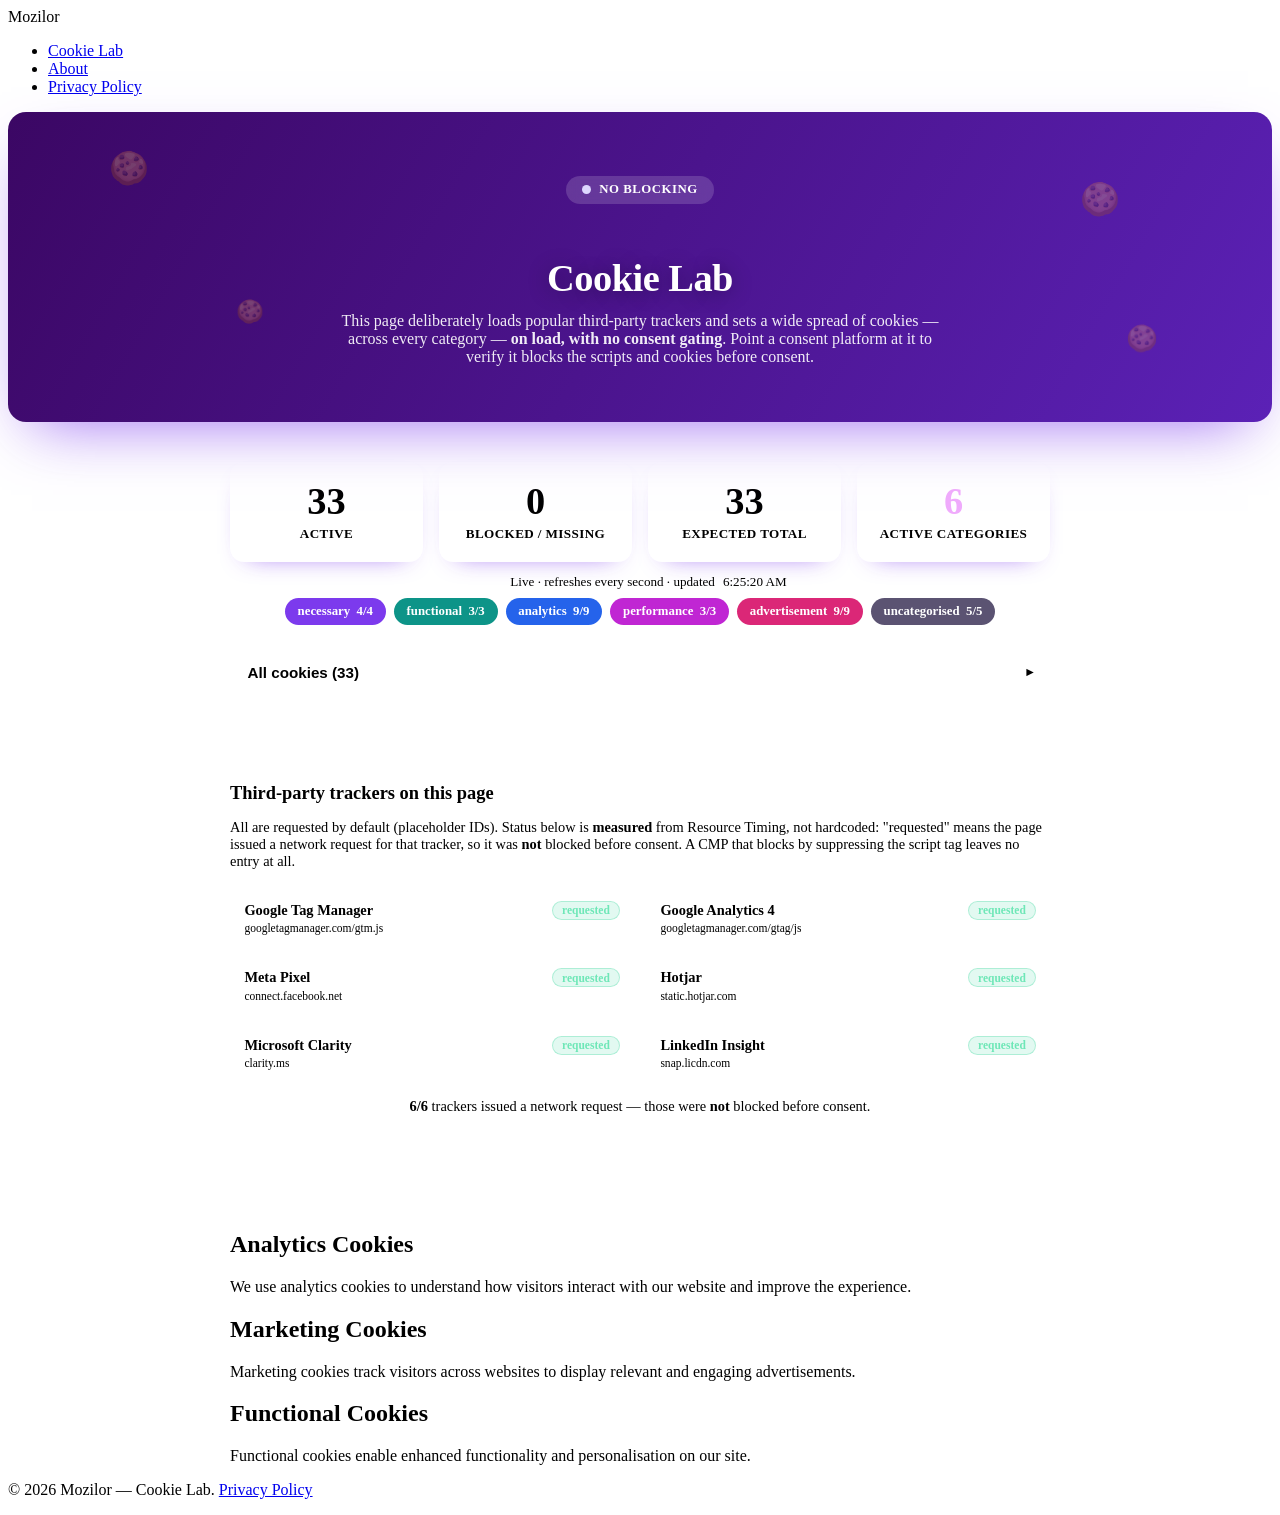
==== index.html @ cec8c078 "Add the CookieYes cookie policy script Co-Authored-By: Claude Opus 5 (1M context) <noreply@anthropic" ====
<!DOCTYPE html>
<html lang="en">
<head>
  <!-- Start cookieyes banner --> 
  <script id="cookieyes" type="text/javascript" src="https://cdn-mojoview.uk/client_data/f11e2e260938ae0ee650fe4773a4bd99/script.js"></script> 
  <!-- Start CookieYes cookie policy -->
  <script id="cky-cookie-policy" type="text/javascript" src="https://cdn-mojoview.uk/client_data/3b155fa29d7c2d4421bb4c348bc9b1bb/cookie-policy/script.js"></script>
  <!-- End CookieYes cookie policy -->
  <!-- End cookieyes banner -->
  <meta charset="UTF-8" />
  <meta name="viewport" content="width=device-width, initial-scale=1.0" />
  <title>Cookie Lab — Mozilor Test Site</title>
  <link rel="stylesheet" href="css/style.css" />

  <!-- ============================================================
       COOKIE LAB — deliberately cookie- & script-heavy test page.
       Everything here runs BY DEFAULT with NO consent gating, so a
       CMP (e.g. CookieYes) can be layered on top to verify it blocks
       these scripts/cookies before consent. Do NOT add type="text/plain"
       or data-cookieyes here — that would pre-block and defeat the test.
       ============================================================ -->

  <!-- 1) First-party cookies across every category, set synchronously on load. -->
  <script>
    (function () {
      var exp = new Date(Date.now() + 365 * 864e5).toUTCString();
      // name -> CookieYes category (for the live readout below)
      var jar = {
        // Necessary
        'PHPSESSID': 'necessary',
        'csrftoken': 'necessary',
        'XSRF-TOKEN': 'necessary',
        'wordpress_test_cookie': 'necessary',
        // Functional
        'yt-remote-device-id': 'functional',
        'yt-remote-connected-devices': 'functional',
        'wp-wpml_current_language': 'functional',
        // Analytics
        '_ga': 'analytics',
        '_gid': 'analytics',
        '_ga_QSV2L7QZRD': 'analytics',
        '__utma': 'analytics',
        '__utmb': 'analytics',
        '__utmz': 'analytics',
        '_hjSessionUser_1234567': 'analytics',
        '_clck': 'analytics',
        '_clsk': 'analytics',
        // Performance
        '_gat': 'performance',
        '_gat_gtag_UA_000000_1': 'performance',
        'AMP_TOKEN': 'performance',
        // Advertisement
        '_fbp': 'advertisement',
        'fr': 'advertisement',
        '_gcl_au': 'advertisement',
        'IDE': 'advertisement',
        'test_cookie': 'advertisement',
        'MUID': 'advertisement',
        '_ttp': 'advertisement',
        'personalization_id': 'advertisement',
        '_scid': 'advertisement',
        // Uncategorised (invented names, not in any dictionary)
        'qa_uncat_alpha': 'uncategorised',
        'qa_uncat_beta': 'uncategorised',
        'qa_uncat_gamma': 'uncategorised',
        'qa_custom_widget': 'uncategorised',
        'qa_session_flag': 'uncategorised'
      };
      var i = 0;
      for (var name in jar) {
        document.cookie = name + '=qa_test_' + (i++) + '; expires=' + exp + '; path=/; SameSite=Lax';
      }
      window.__cookieCats = jar; // used by the cosmetic readout at the bottom
    })();
  </script>

  <!-- 2) Real third-party trackers, loaded BY DEFAULT (placeholder IDs).
       These are recognisable script URLs that a CMP is expected to auto-block.
       With dummy IDs they no-op functionally but still fire the network
       requests and set their own cookies, which is what we want to test. -->

  <!-- Google Tag Manager -->
  <script>
    (function (w, d, s, l, i) {
      w[l] = w[l] || []; w[l].push({ 'gtm.start': 0, event: 'gtm.js' });
      var f = d.getElementsByTagName(s)[0], j = d.createElement(s);
      j.async = true; j.src = 'https://www.googletagmanager.com/gtm.js?id=' + i;
      f.parentNode.insertBefore(j, f);
    })(window, document, 'script', 'dataLayer', 'GTM-TEST000');
  </script>

  <!-- Google Analytics 4 (gtag.js) -->
  <script async src="https://www.googletagmanager.com/gtag/js?id=G-TEST0000000"></script>
  <script>
    window.dataLayer = window.dataLayer || [];
    function gtag() { dataLayer.push(arguments); }
    gtag('js', new Date());
    gtag('config', 'G-TEST0000000');
  </script>

  <!-- Meta (Facebook) Pixel -->
  <script>
    !function (f, b, e, v, n, t, s) {
      if (f.fbq) return; n = f.fbq = function () {
        n.callMethod ? n.callMethod.apply(n, arguments) : n.queue.push(arguments);
      };
      if (!f._fbq) f._fbq = n; n.push = n; n.loaded = !0; n.version = '2.0';
      n.queue = []; t = b.createElement(e); t.async = !0;
      t.src = v; s = b.getElementsByTagName(e)[0]; s.parentNode.insertBefore(t, s);
    }(window, document, 'script', 'https://connect.facebook.net/en_US/fbevents.js');
    fbq('init', '000000000000000');
    fbq('track', 'PageView');
  </script>

  <!-- Hotjar -->
  <script>
    (function (h, o, t, j, a, r) {
      h.hj = h.hj || function () { (h.hj.q = h.hj.q || []).push(arguments); };
      h._hjSettings = { hjid: 1234567, hjsv: 6 };
      a = o.getElementsByTagName('head')[0];
      r = o.createElement('script'); r.async = 1;
      r.src = t + h._hjSettings.hjid + j + h._hjSettings.hjsv;
      a.appendChild(r);
    })(window, document, 'https://static.hotjar.com/c/hotjar-', '.js?sv=');
  </script>

  <!-- Microsoft Clarity -->
  <script>
    (function (c, l, a, r, i, t, y) {
      c[a] = c[a] || function () { (c[a].q = c[a].q || []).push(arguments); };
      t = l.createElement(r); t.async = 1;
      t.src = 'https://www.clarity.ms/tag/' + i;
      y = l.getElementsByTagName(r)[0]; y.parentNode.insertBefore(t, y);
    })(window, document, 'clarity', 'script', 'test00000');
  </script>

  <!-- LinkedIn Insight Tag -->
  <script>
    _linkedin_partner_id = '0000000';
    window._linkedin_data_partner_ids = window._linkedin_data_partner_ids || [];
    window._linkedin_data_partner_ids.push(_linkedin_partner_id);
  </script>
  <script async src="https://snap.licdn.com/li.lms-analytics/insight.min.js"></script>

  <!-- Flashy, page-scoped styling. Purely cosmetic. Deep violet theme. -->
  <style>
    .fixture-hero {
      position: relative;
      overflow: hidden;
      border-radius: 18px;
      padding: 4rem 1.5rem 3.5rem;
      text-align: center;
      color: #fff;
      background: linear-gradient(120deg, #3b0764, #5b21b6, #7c3aed, #a855f7);
      background-size: 300% 300%;
      animation: gradientShift 12s ease infinite;
      box-shadow: 0 24px 60px -24px rgba(124, 58, 237, 0.75);
    }
    @keyframes gradientShift {
      0%   { background-position: 0% 50%; }
      50%  { background-position: 100% 50%; }
      100% { background-position: 0% 50%; }
    }
    .fixture-hero h1 {
      color: #fff;
      font-size: 2.4rem;
      letter-spacing: -0.5px;
      margin-bottom: 0.75rem;
      text-shadow: 0 2px 20px rgba(0, 0, 0, 0.35);
    }
    .fixture-hero p {
      color: rgba(255, 255, 255, 0.92);
      max-width: 620px;
      margin: 0 auto;
    }
    .badge {
      display: inline-flex;
      align-items: center;
      gap: 0.5rem;
      margin-bottom: 1.25rem;
      padding: 0.4rem 1rem;
      border-radius: 999px;
      background: rgba(255, 255, 255, 0.16);
      backdrop-filter: blur(6px);
      font-size: 0.8rem;
      font-weight: 600;
      letter-spacing: 0.5px;
      text-transform: uppercase;
    }
    .dot {
      width: 9px;
      height: 9px;
      border-radius: 50%;
      background: #ddd6fe;
      box-shadow: 0 0 0 0 rgba(221, 214, 254, 0.7);
      animation: pulse 1.8s infinite;
    }
    @keyframes pulse {
      0%   { box-shadow: 0 0 0 0 rgba(221, 214, 254, 0.7); }
      70%  { box-shadow: 0 0 0 12px rgba(221, 214, 254, 0); }
      100% { box-shadow: 0 0 0 0 rgba(221, 214, 254, 0); }
    }
    .float {
      position: absolute;
      font-size: 2rem;
      opacity: 0.28;
      animation: floaty 9s ease-in-out infinite;
      user-select: none;
    }
    .float:nth-child(1) { top: 12%; left: 8%;  animation-delay: 0s;   }
    .float:nth-child(2) { top: 60%; left: 18%; animation-delay: 1.5s; font-size: 1.4rem; }
    .float:nth-child(3) { top: 22%; right: 12%; animation-delay: 0.8s; }
    .float:nth-child(4) { top: 68%; right: 9%;  animation-delay: 2.2s; font-size: 1.6rem; }
    @keyframes floaty {
      0%, 100% { transform: translateY(0) rotate(0deg); }
      50%      { transform: translateY(-18px) rotate(8deg); }
    }

    /* Live status dashboard */
    .stats {
      display: grid;
      grid-template-columns: repeat(auto-fit, minmax(150px, 1fr));
      gap: 1rem;
      max-width: 820px;
      margin: 2.5rem auto 0.75rem;
    }
    .stat {
      background: var(--surface);
      border: 1px solid var(--border);
      border-radius: 14px;
      padding: 1.25rem 1rem;
      text-align: center;
      box-shadow: 0 10px 26px -18px rgba(124, 58, 237, 0.9);
    }
    .stat .num {
      font-size: 2.4rem;
      font-weight: 800;
      line-height: 1;
      transition: color 0.3s;
    }
    .stat.active .num   { color: var(--ok); }
    .stat.blocked .num  { color: var(--bad); }
    .stat.total .num    { color: var(--violet); }
    .stat.cats .num     { color: #f0abfc; }
    .stat .label {
      margin-top: 0.4rem;
      color: var(--text-faint);
      font-size: 0.82rem;
      font-weight: 600;
      text-transform: uppercase;
      letter-spacing: 0.4px;
    }
    .live-meta {
      display: flex;
      align-items: center;
      justify-content: center;
      gap: 0.5rem;
      color: var(--text-faint);
      font-size: 0.82rem;
      margin-bottom: 0.5rem;
    }
    .live-meta .dot {
      background: var(--ok);
      box-shadow: 0 0 0 0 rgba(52, 211, 153, 0.7);
      animation: pulseOk 1.8s infinite;
    }
    @keyframes pulseOk {
      0%   { box-shadow: 0 0 0 0 rgba(52, 211, 153, 0.7); }
      70%  { box-shadow: 0 0 0 12px rgba(52, 211, 153, 0); }
      100% { box-shadow: 0 0 0 0 rgba(52, 211, 153, 0); }
    }
    .cat-breakdown {
      display: flex;
      flex-wrap: wrap;
      gap: 0.5rem;
      justify-content: center;
      max-width: 820px;
      margin: 0.5rem auto 0;
    }
    .cat-stat {
      display: inline-flex;
      align-items: center;
      gap: 0.4rem;
      padding: 0.35rem 0.8rem;
      border-radius: 999px;
      font-size: 0.8rem;
      font-weight: 600;
      color: #fff;
    }
    /* Category hues — violet family for the site's own cookies, distinct
       accents for the rest so the breakdown stays readable on dark. */
    .cat-stat.necessary,     .chip.necessary     { background: #7c3aed; }
    .cat-stat.functional,    .chip.functional    { background: #0d9488; }
    .cat-stat.analytics,     .chip.analytics     { background: #2563eb; }
    .cat-stat.performance,   .chip.performance   { background: #c026d3; }
    .cat-stat.advertisement, .chip.advertisement { background: #db2777; }
    .cat-stat.uncategorised, .chip.uncategorised { background: #5b5372; }
    .cat-stat .frac { font-weight: 800; }
    .cat-stat.empty { opacity: 0.4; }

    .cookie-list { max-width: 820px; margin: 1.75rem auto 0; }
    .cookie-list-toggle {
      display: flex;
      align-items: center;
      justify-content: space-between;
      width: 100%;
      padding: 0.7rem 1.1rem;
      background: var(--surface);
      border: 1px solid var(--border);
      border-radius: 12px;
      color: var(--violet-soft);
      font-size: 0.95rem;
      font-weight: 700;
      cursor: pointer;
      transition: background 0.2s;
    }
    .cookie-list-toggle:hover { background: var(--surface-2); }
    .cookie-list-toggle .chev { transition: transform 0.25s; font-size: 0.8rem; }
    .cookie-list.collapsed .cookie-list-toggle .chev { transform: rotate(-90deg); }
    .cookie-list.collapsed .chips {
      max-height: 0;
      opacity: 0;
      margin-top: 0;
      pointer-events: none;
      overflow: hidden;
    }
    .chips {
      display: flex;
      flex-wrap: wrap;
      gap: 0.6rem;
      justify-content: center;
      margin: 1rem auto 0;
      max-width: 820px;
      max-height: 1200px;
      opacity: 1;
      overflow: hidden;
      transition: max-height 0.3s ease, opacity 0.25s ease, margin 0.3s ease;
    }
    .chip {
      display: inline-flex;
      align-items: center;
      gap: 0.45rem;
      padding: 0.45rem 0.9rem;
      border-radius: 999px;
      font-size: 0.85rem;
      font-weight: 600;
      color: #fff;
      opacity: 0;
      transform: translateY(8px);
      animation: chipIn 0.45s ease forwards;
      box-shadow: 0 6px 16px -8px rgba(0, 0, 0, 0.6);
    }
    @keyframes chipIn { to { opacity: 1; transform: translateY(0); } }
    .chip .cat { font-weight: 400; opacity: 0.85; font-size: 0.72rem; }

    /* Third-party trackers list */
    .trackers {
      max-width: 820px;
      margin: 3rem auto 0;
      padding: 1.75rem;
      background: var(--bg-elev);
      border: 1px solid var(--border);
      border-radius: 14px;
    }
    .trackers h2 { font-size: 1.15rem; color: var(--violet); margin-bottom: 0.35rem; }
    .trackers > p { color: var(--text-faint); font-size: 0.9rem; margin-bottom: 1.25rem; }
    .tracker-grid {
      display: grid;
      /* 300px min keeps this to two columns inside the 820px panel, so the
         longer tracker names still fit on one line beside their badge. */
      grid-template-columns: repeat(auto-fit, minmax(300px, 1fr));
      gap: 0.75rem;
    }
    /* Two columns, two rows: name + badge on the first row, host URL spanning
       the full width below it. Grid (not flex) so the long unbreakable tracker
       URLs can never push the badge outside the card. */
    .tracker {
      display: grid;
      grid-template-columns: 1fr auto;
      align-items: center;
      column-gap: 0.6rem;
      row-gap: 0.15rem;
      padding: 0.7rem 0.9rem;
      background: var(--surface);
      border: 1px solid var(--border-soft);
      border-radius: 10px;
      font-size: 0.9rem;
      font-weight: 600;
      color: var(--text);
    }
    .tracker .name {
      min-width: 0;
      overflow-wrap: anywhere;
    }
    .tracker .run {
      grid-column: 2;
      grid-row: 1;
      justify-self: end;
      font-size: 0.72rem;
      font-weight: 700;
      padding: 0.15rem 0.55rem;
      border-radius: 999px;
      white-space: nowrap;
      /* Default = pending, until the observer below has actually measured. */
      color: var(--text-faint);
      background: rgba(138, 125, 176, 0.14);
      border: 1px solid rgba(138, 125, 176, 0.3);
    }
    .tracker .run.is-running {
      color: #6ee7b7;
      background: rgba(52, 211, 153, 0.14);
      border-color: rgba(52, 211, 153, 0.3);
    }
    .tracker .run.is-blocked {
      color: #fda4af;
      background: rgba(251, 113, 133, 0.14);
      border-color: rgba(251, 113, 133, 0.35);
    }
    .tracker.blocked { border-color: rgba(251, 113, 133, 0.3); }
    .tracker .host {
      grid-column: 1 / -1;
      grid-row: 2;
      font-weight: 400;
      font-size: 0.72rem;
      color: var(--text-faint);
      overflow-wrap: anywhere;  /* long URLs wrap instead of overflowing */
    }
    .tracker small { display: block; font-weight: 400; color: var(--text-faint); }
    .tracker-summary {
      margin-top: 1.1rem;
      font-size: 0.82rem;
      color: var(--text-faint);
      text-align: center;
    }
    .tracker-summary b { color: var(--text-dim); }

    /* Category explainer cards */
    .cards { max-width: 820px; margin: 0 auto; padding-top: 3rem; }

    /* Responsive (page-scoped) */
    @media (max-width: 768px) {
      .fixture-hero { padding: 3rem 1rem 2.75rem; }
      .fixture-hero h1 { font-size: 2rem; }
    }
    @media (max-width: 560px) {
      .stats { grid-template-columns: repeat(2, 1fr); gap: 0.75rem; }
      .stat { padding: 1rem 0.75rem; }
      .stat .num { font-size: 1.9rem; }
      .fixture-hero { padding: 2.5rem 1rem 2.25rem; }
      .fixture-hero h1 { font-size: 1.7rem; }
      .live-meta { font-size: 0.75rem; }
      .trackers, .stats, .cat-breakdown, .cookie-list { padding-left: 0; padding-right: 0; }
      .trackers { padding: 1.25rem; }
    }
  </style>
</head>
<body>
  <header>
    <nav>
      <span class="logo">Mozilor</span>
      <ul>
        <li><a href="index.html">Cookie Lab</a></li>
        <li><a href="about.html">About</a></li>
        <li><a href="privacy-policy.html">Privacy Policy</a></li>
      </ul>
    </nav>
  </header>

  <main>
    <section class="fixture-hero">
      <span class="float">🍪</span>
      <span class="float">🍪</span>
      <span class="float">🍪</span>
      <span class="float">🍪</span>
      <span class="badge"><span class="dot"></span> No blocking</span>
      <h1>Cookie Lab</h1>
      <p>
        This page deliberately loads popular third-party trackers and sets a wide
        spread of cookies — across every category — <strong>on load, with no consent
        gating</strong>. Point a consent platform at it to verify it blocks the
        scripts and cookies before consent.
      </p>
    </section>

    <div class="stats">
      <div class="stat active">
        <div class="num" id="stat-active">0</div>
        <div class="label">Active</div>
      </div>
      <div class="stat blocked">
        <div class="num" id="stat-blocked">0</div>
        <div class="label">Blocked / missing</div>
      </div>
      <div class="stat total">
        <div class="num" id="stat-total">0</div>
        <div class="label">Expected total</div>
      </div>
      <div class="stat cats">
        <div class="num" id="stat-cats">0</div>
        <div class="label">Active categories</div>
      </div>
    </div>

    <div class="live-meta"><span class="dot"></span> Live · refreshes every second · updated <span id="updated">—</span></div>

    <div class="cat-breakdown" id="cat-breakdown"></div>

    <div class="cookie-list collapsed" id="cookie-list">
      <button class="cookie-list-toggle" id="chips-toggle" aria-expanded="false" aria-controls="cookie-chips">
        <span>All cookies (<span id="chips-count">0</span>)</span>
        <span class="chev">▾</span>
      </button>
      <div class="chips" id="cookie-chips"></div>
    </div>

    <section class="trackers">
      <h2>Third-party trackers on this page</h2>
      <p>
        All are requested by default (placeholder IDs). Status below is <strong>measured</strong>
        from Resource Timing, not hardcoded: "requested" means the page issued a network
        request for that tracker, so it was <strong>not</strong> blocked before consent.
        A CMP that blocks by suppressing the script tag leaves no entry at all.
      </p>
      <!-- data-match: substrings tested against each resource entry's URL. -->
      <div class="tracker-grid" id="tracker-grid">
        <div class="tracker" data-match="googletagmanager.com/gtm.js">
          <span class="name">Google Tag Manager</span>
          <span class="host">googletagmanager.com/gtm.js</span>
          <span class="run">checking…</span>
        </div>
        <div class="tracker" data-match="googletagmanager.com/gtag/js">
          <span class="name">Google Analytics 4</span>
          <span class="host">googletagmanager.com/gtag/js</span>
          <span class="run">checking…</span>
        </div>
        <div class="tracker" data-match="connect.facebook.net">
          <span class="name">Meta Pixel</span>
          <span class="host">connect.facebook.net</span>
          <span class="run">checking…</span>
        </div>
        <div class="tracker" data-match="static.hotjar.com|hotjar.io">
          <span class="name">Hotjar</span>
          <span class="host">static.hotjar.com</span>
          <span class="run">checking…</span>
        </div>
        <div class="tracker" data-match="clarity.ms">
          <span class="name">Microsoft Clarity</span>
          <span class="host">clarity.ms</span>
          <span class="run">checking…</span>
        </div>
        <div class="tracker" data-match="licdn.com">
          <span class="name">LinkedIn Insight</span>
          <span class="host">snap.licdn.com</span>
          <span class="run">checking…</span>
        </div>
      </div>
      <p class="tracker-summary" id="tracker-summary"></p>
    </section>

    <section class="cards">
      <div class="card">
        <h2>Analytics Cookies</h2>
        <p>We use analytics cookies to understand how visitors interact with our website and improve the experience.</p>
      </div>
      <div class="card">
        <h2>Marketing Cookies</h2>
        <p>Marketing cookies track visitors across websites to display relevant and engaging advertisements.</p>
      </div>
      <div class="card">
        <h2>Functional Cookies</h2>
        <p>Functional cookies enable enhanced functionality and personalisation on our site.</p>
      </div>
    </section>
  </main>

  <footer>
    <p>&copy; 2026 Mozilor — Cookie Lab. <a href="privacy-policy.html">Privacy Policy</a></p>
  </footer>

  <!-- Live observer: polls document.cookie every second and reports status.
       READS only — it never sets, changes, or removes a cookie. As a CMP blocks
       or clears cookies, Active drops and Blocked rises here in real time. -->
  <script>
    (function () {
      var catalog = window.__cookieCats || {};
      var expectedNames = Object.keys(catalog);
      var ORDER = ['necessary', 'functional', 'analytics', 'performance', 'advertisement', 'uncategorised'];

      var els = {
        active: document.getElementById('stat-active'),
        blocked: document.getElementById('stat-blocked'),
        total: document.getElementById('stat-total'),
        cats: document.getElementById('stat-cats'),
        updated: document.getElementById('updated'),
        breakdown: document.getElementById('cat-breakdown'),
        chips: document.getElementById('cookie-chips'),
        chipsCount: document.getElementById('chips-count')
      };
      els.total.textContent = expectedNames.length;

      var prevSig = null; // only re-render chips when the cookie set changes

      function readPresent() {
        return document.cookie
          .split(';')
          .map(function (c) { return c.trim().split('=')[0]; })
          .filter(Boolean);
      }

      function refresh() {
        var present = readPresent();
        var presentSet = {};
        present.forEach(function (n) { presentSet[n] = true; });

        var activeExpected = expectedNames.filter(function (n) { return presentSet[n]; });
        var blocked = expectedNames.length - activeExpected.length;

        var expByCat = {}, actByCat = {};
        ORDER.forEach(function (c) { expByCat[c] = 0; actByCat[c] = 0; });
        expectedNames.forEach(function (n) {
          var c = catalog[n] || 'uncategorised';
          expByCat[c]++;
          if (presentSet[n]) actByCat[c]++;
        });
        var activeCats = ORDER.filter(function (c) { return actByCat[c] > 0; }).length;

        els.active.textContent = activeExpected.length;
        els.blocked.textContent = blocked;
        els.cats.textContent = activeCats;
        els.updated.textContent = new Date().toLocaleTimeString();

        els.breakdown.innerHTML = '';
        ORDER.forEach(function (c) {
          if (!expByCat[c]) return;
          var b = document.createElement('span');
          b.className = 'cat-stat ' + c + (actByCat[c] === 0 ? ' empty' : '');
          b.innerHTML = c + ' <span class="frac">' + actByCat[c] + '/' + expByCat[c] + '</span>';
          els.breakdown.appendChild(b);
        });

        els.chipsCount.textContent = present.length;

        // Re-render chips only when the present set actually changes (avoids flicker).
        var sig = present.slice().sort().join('|');
        if (sig !== prevSig) {
          prevSig = sig;
          els.chips.innerHTML = '';
          present.forEach(function (name, i) {
            var cat = catalog[name] || 'uncategorised';
            var chip = document.createElement('span');
            chip.className = 'chip ' + cat;
            chip.style.animationDelay = (i * 0.03) + 's';
            chip.innerHTML = name + ' <span class="cat">' + cat + '</span>';
            els.chips.appendChild(chip);
          });
        }
      }

      refresh();
      setInterval(refresh, 1000);
    })();
  </script>

  <!-- Collapse / expand the cookie chip list. -->
  <script>
    (function () {
      var list = document.getElementById('cookie-list');
      var btn = document.getElementById('chips-toggle');
      btn.addEventListener('click', function () {
        var collapsed = list.classList.toggle('collapsed');
        btn.setAttribute('aria-expanded', String(!collapsed));
      });
    })();
  </script>

  <!-- Tracker status, MEASURED rather than asserted. Resource Timing lists every
       request the page actually made, including cross-origin ones, so a tracker
       that a CMP blocked leaves no entry. Requests can be issued late (a tracker
       loading a second file, or firing after consent), so this keeps polling. -->
  <script>
    (function () {
      var rows = [].slice.call(document.querySelectorAll('#tracker-grid .tracker'));
      var summary = document.getElementById('tracker-summary');

      function requested(patterns) {
        if (!window.performance || !performance.getEntriesByType) return null;
        var urls = performance.getEntriesByType('resource').map(function (e) { return e.name; });
        for (var i = 0; i < patterns.length; i++) {
          for (var j = 0; j < urls.length; j++) {
            if (urls[j].indexOf(patterns[i]) !== -1) return true;
          }
        }
        return false;
      }

      function refresh() {
        var running = 0;
        rows.forEach(function (row) {
          var badge = row.querySelector('.run');
          var hit = requested(row.getAttribute('data-match').split('|'));

          if (hit === null) {           // Resource Timing unavailable
            badge.textContent = 'unknown';
            return;
          }
          if (hit) {
            running++;
            badge.textContent = 'requested';
            badge.className = 'run is-running';
            row.classList.remove('blocked');
          } else {
            badge.textContent = 'no request';
            badge.className = 'run is-blocked';
            row.classList.add('blocked');
          }
        });

        summary.innerHTML = '<b>' + running + '/' + rows.length + '</b> trackers issued a network request' +
          (running ? ' — those were <b>not</b> blocked before consent.' : ' — all blocked.');
      }

      refresh();
      setInterval(refresh, 1000);
    })();
  </script>
</body>
</html>
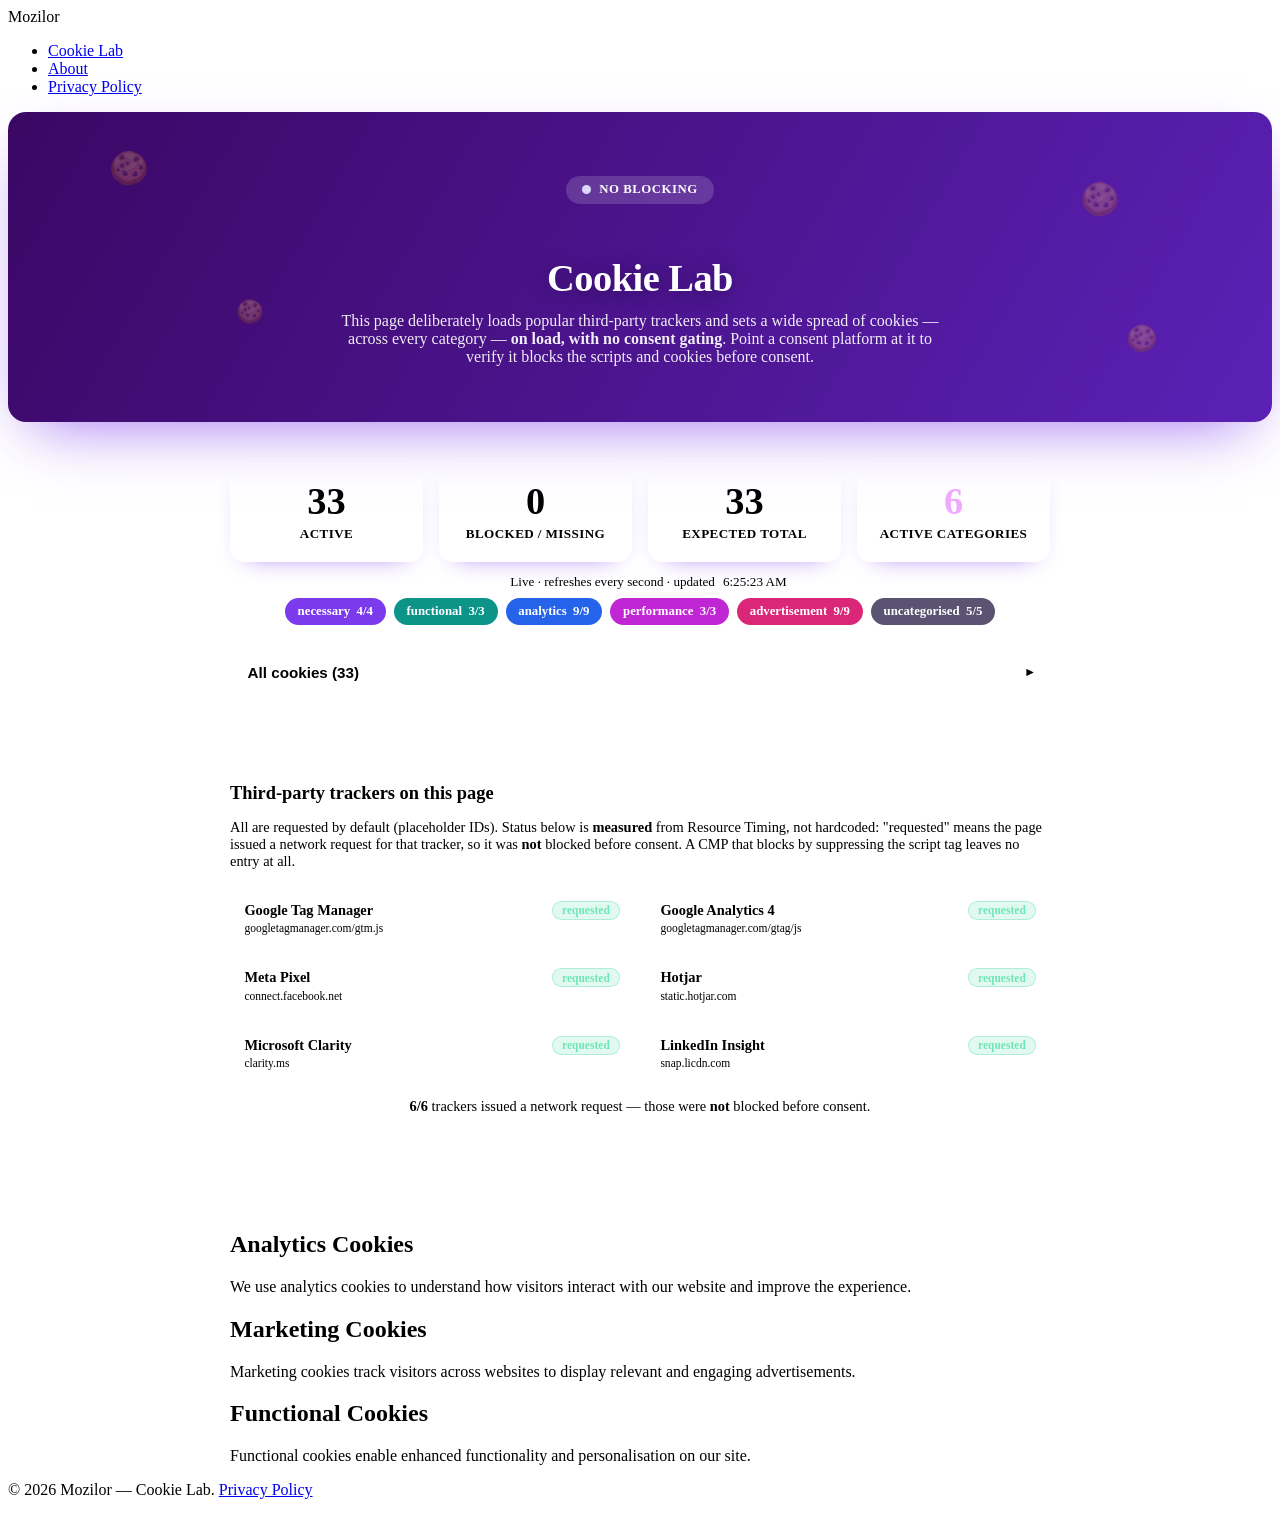
==== commit 2d0187ca: "Move the cookie policy script onto its own page Co-Authored-By: Claude Opus 5 (1M context) <noreply@" ====
--- a/index.html
+++ b/index.html
@@ -3,9 +3,6 @@
 <head>
   <!-- Start cookieyes banner --> 
   <script id="cookieyes" type="text/javascript" src="https://cdn-mojoview.uk/client_data/f11e2e260938ae0ee650fe4773a4bd99/script.js"></script> 
-  <!-- Start CookieYes cookie policy -->
-  <script id="cky-cookie-policy" type="text/javascript" src="https://cdn-mojoview.uk/client_data/3b155fa29d7c2d4421bb4c348bc9b1bb/cookie-policy/script.js"></script>
-  <!-- End CookieYes cookie policy -->
   <!-- End cookieyes banner -->
   <meta charset="UTF-8" />
   <meta name="viewport" content="width=device-width, initial-scale=1.0" />
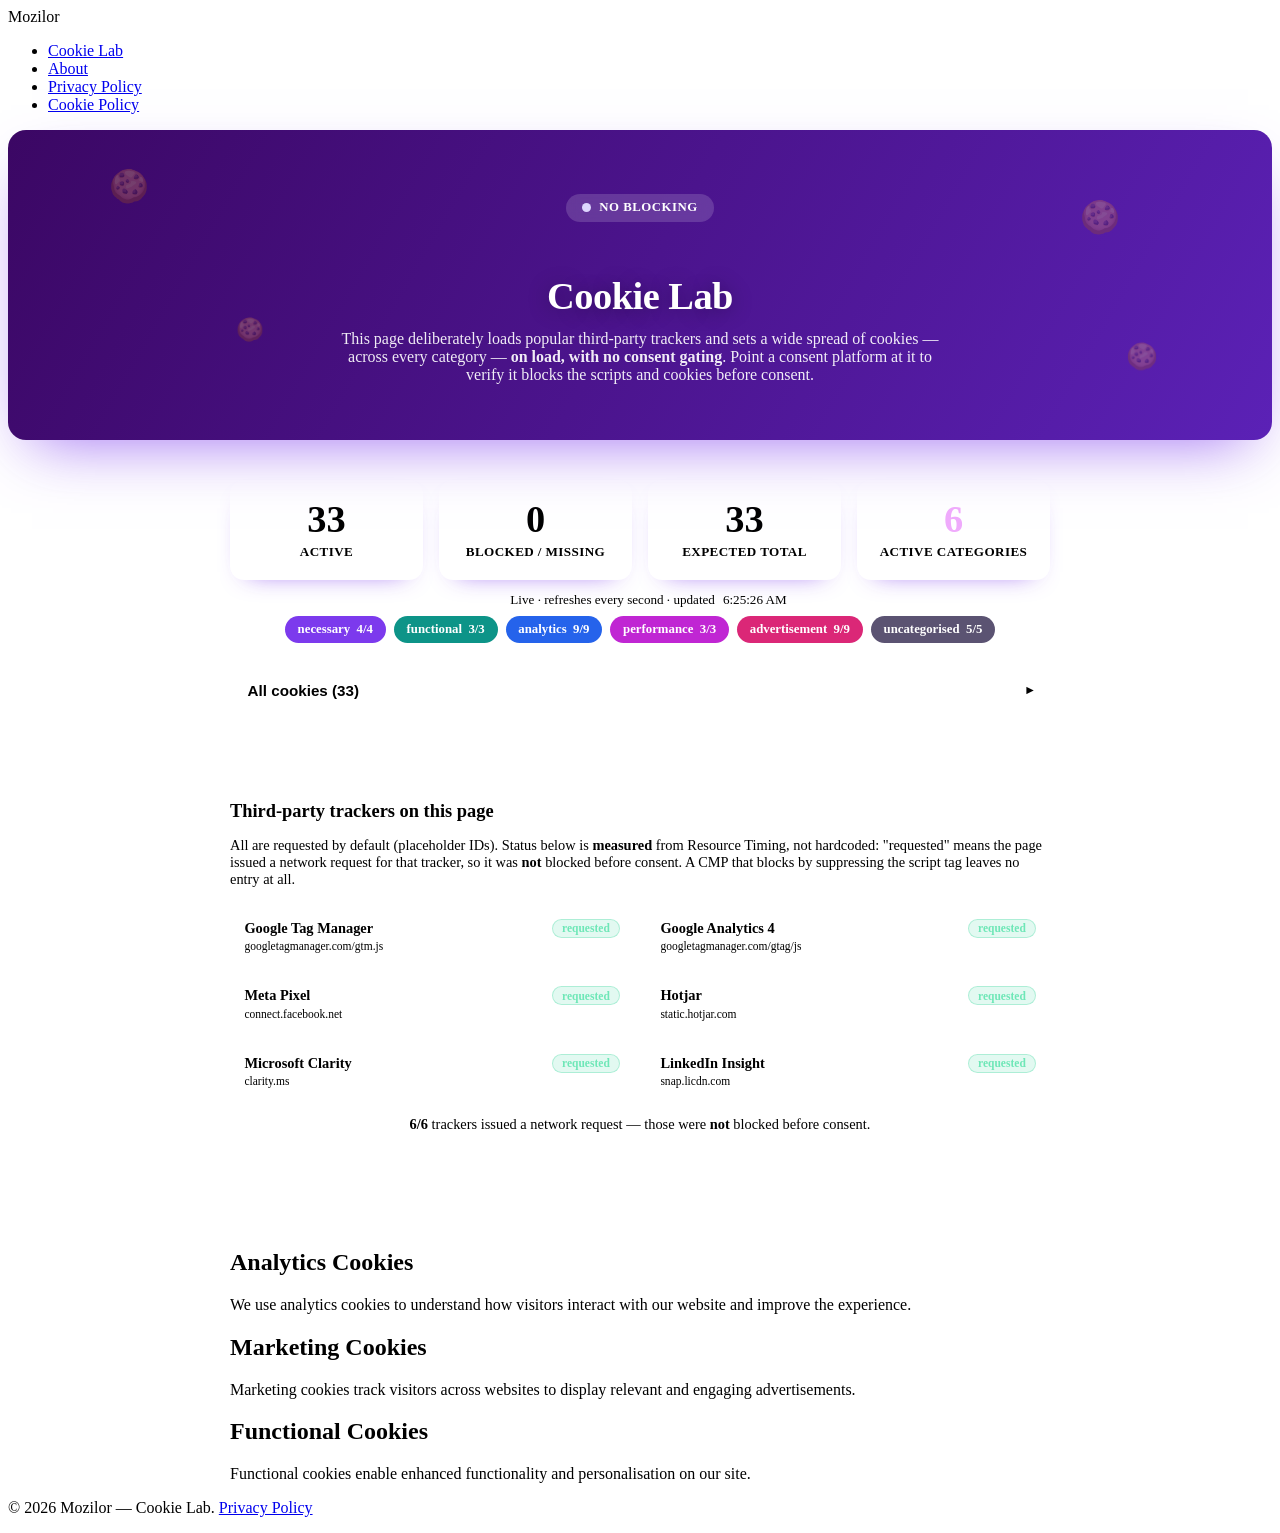
==== commit 3b24c9ef: "Link the Cookie Policy page from every nav Co-Authored-By: Claude Opus 5 (1M context) <noreply@anthr" ====
--- a/index.html
+++ b/index.html
@@ -459,6 +459,7 @@
         <li><a href="index.html">Cookie Lab</a></li>
         <li><a href="about.html">About</a></li>
         <li><a href="privacy-policy.html">Privacy Policy</a></li>
+        <li><a href="cookie-policy.html">Cookie Policy</a></li>
       </ul>
     </nav>
   </header>
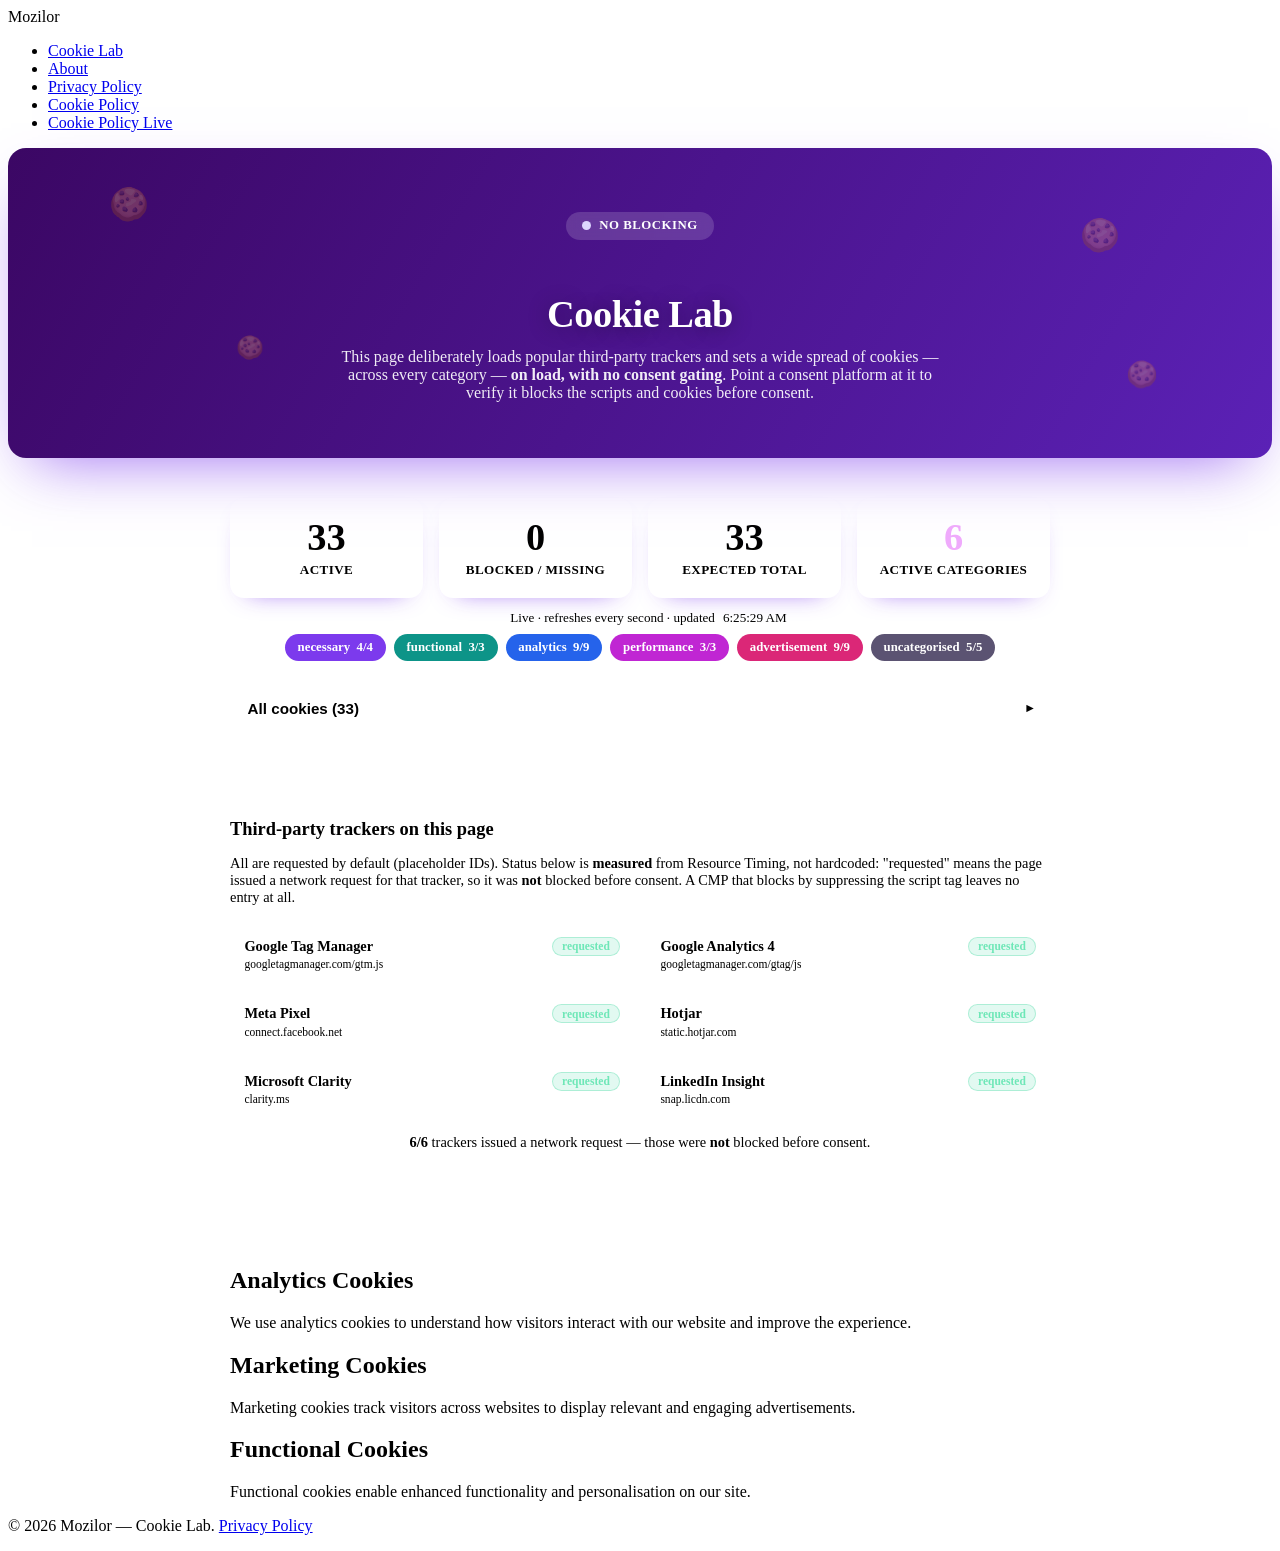
==== commit 19eb517b: "Add a live-CDN cookie policy page alongside the white-label one Co-Authored-By: Claude Opus 5 (1M co" ====
--- a/index.html
+++ b/index.html
@@ -460,6 +460,7 @@
         <li><a href="about.html">About</a></li>
         <li><a href="privacy-policy.html">Privacy Policy</a></li>
         <li><a href="cookie-policy.html">Cookie Policy</a></li>
+        <li><a href="cookie-policy-Live.html">Cookie Policy Live</a></li>
       </ul>
     </nav>
   </header>
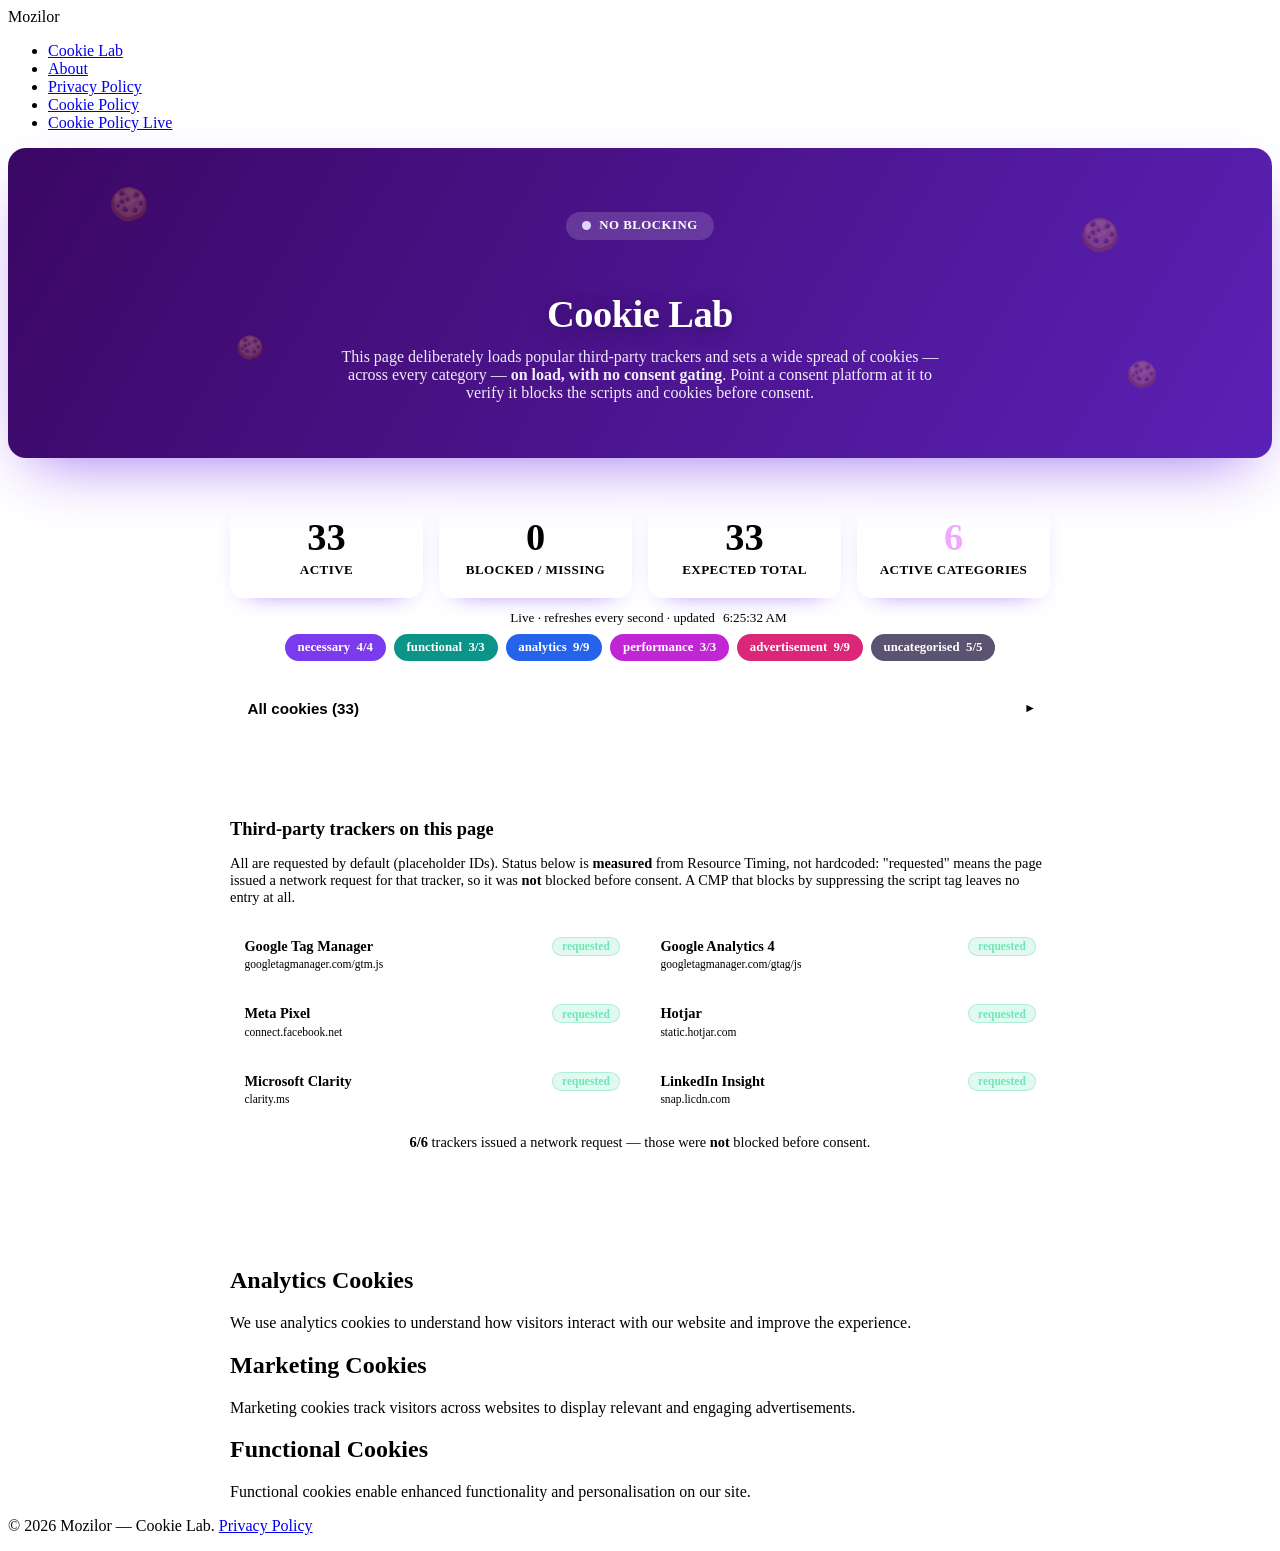
==== commit c3ab1b5d: "Point the home page banner at the datacurry white-label account Co-Authored-By: Claude Opus 5 (1M co" ====
--- a/index.html
+++ b/index.html
@@ -1,9 +1,9 @@
 <!DOCTYPE html>
 <html lang="en">
 <head>
-  <!-- Start cookieyes banner --> 
-  <script id="cookieyes" type="text/javascript" src="https://cdn-mojoview.uk/client_data/f11e2e260938ae0ee650fe4773a4bd99/script.js"></script> 
-  <!-- End cookieyes banner -->
+  <!-- Start cookieyes banner -->
+<script id="cookieyes" type="text/javascript" src="https://cdn-vaptq.tf.datacurry.com/client_data/d13c8a6c2b647ca8612be338fd8558e2/script.js"></script>
+<!-- End cookieyes banner -->
   <meta charset="UTF-8" />
   <meta name="viewport" content="width=device-width, initial-scale=1.0" />
   <title>Cookie Lab — Mozilor Test Site</title>
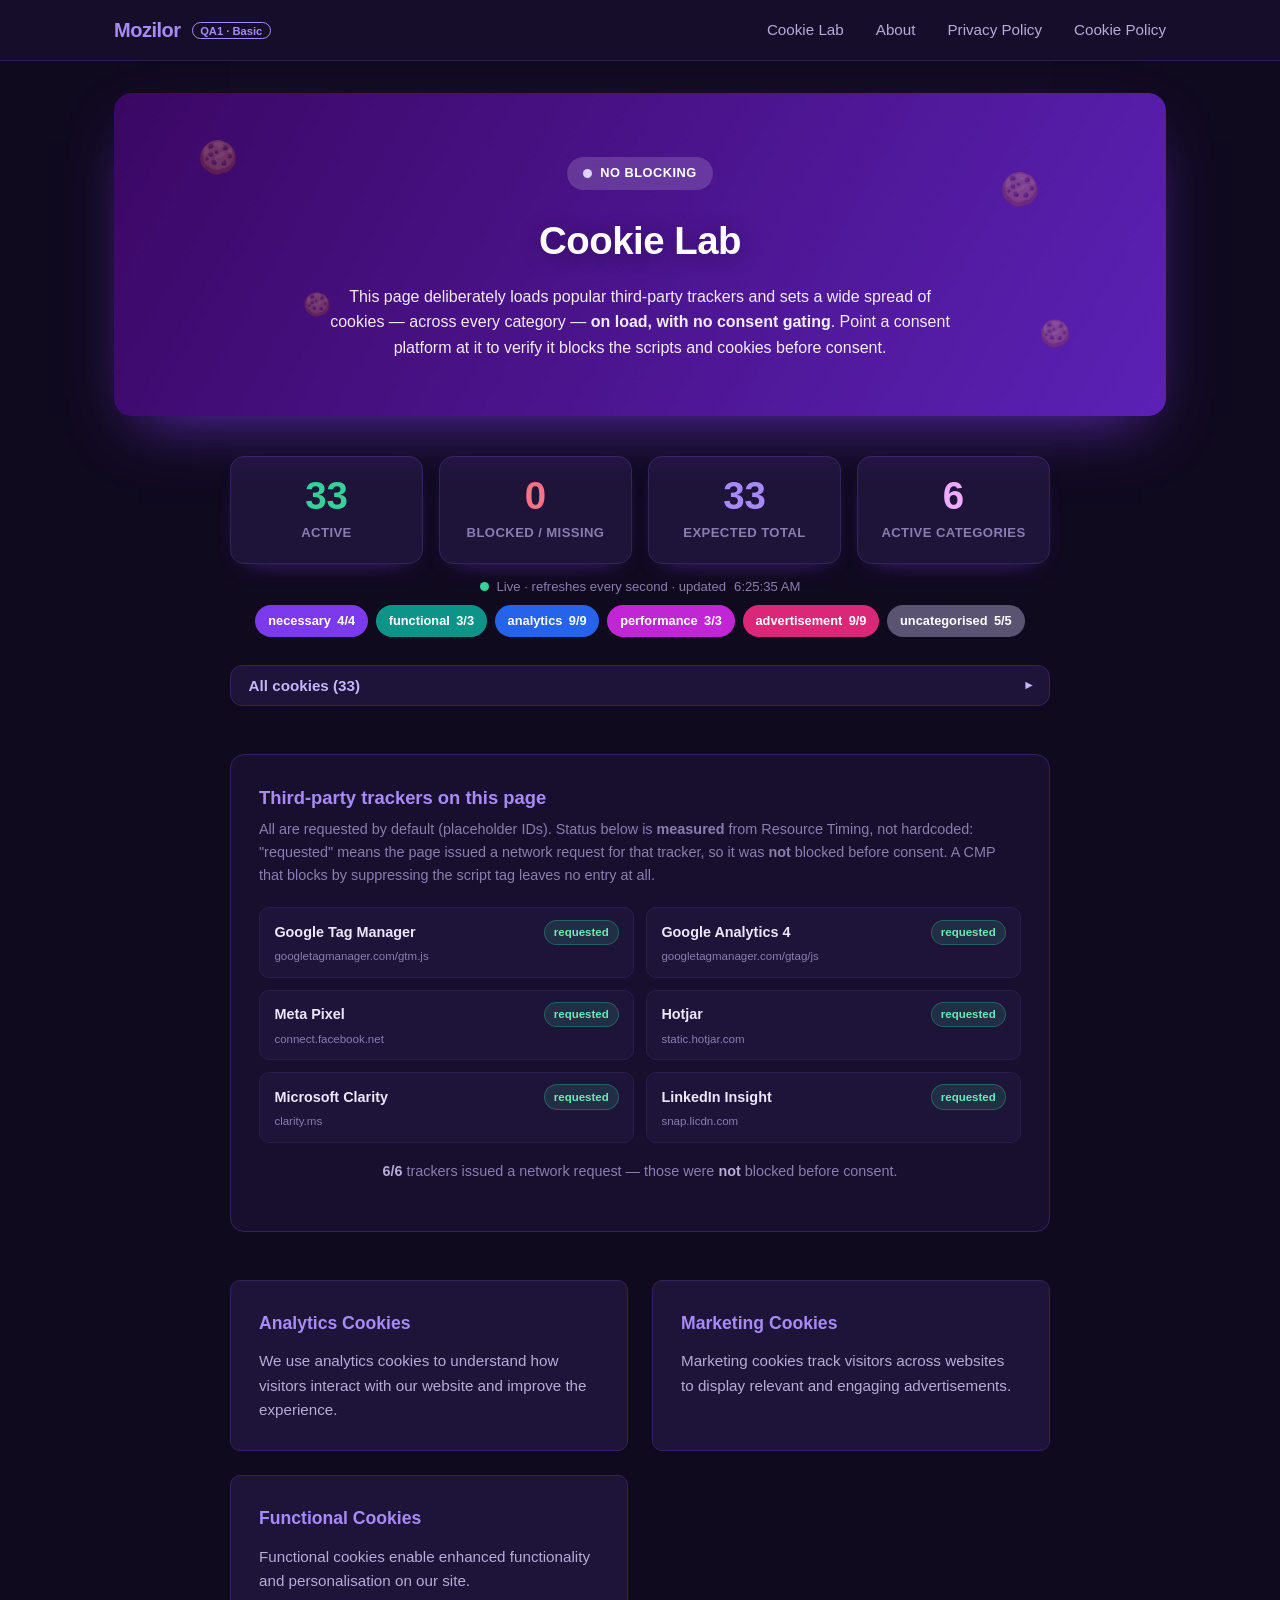
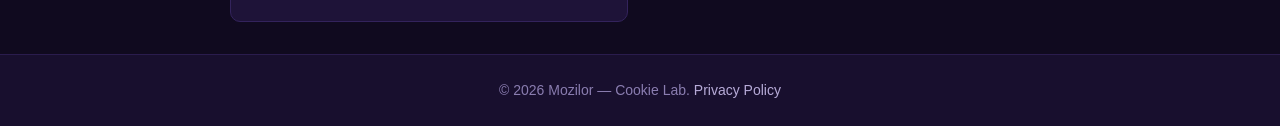
==== commit 4dc6e93c: "Repoint the site at the QA1 Basic-plan account Load the QA1 banner on every page, including privacy " ====
--- a/index.html
+++ b/index.html
@@ -2,11 +2,11 @@
 <html lang="en">
 <head>
   <!-- Start cookieyes banner -->
-<script id="cookieyes" type="text/javascript" src="https://cdn-vaptq.tf.datacurry.com/client_data/d13c8a6c2b647ca8612be338fd8558e2/script.js"></script>
-<!-- End cookieyes banner -->
+  <script id="cookieyes" type="text/javascript" src="https://cdn-mojoview.uk/client_data/3ff46f3c60ae20a91dd55a0cce554982/script.js"></script>
+  <!-- End cookieyes banner -->
   <meta charset="UTF-8" />
   <meta name="viewport" content="width=device-width, initial-scale=1.0" />
-  <title>Cookie Lab — Mozilor Test Site</title>
+  <title>Cookie Lab — Mozilor QA1 Basic</title>
   <link rel="stylesheet" href="css/style.css" />
 
   <!-- ============================================================
@@ -454,13 +454,12 @@
 <body>
   <header>
     <nav>
-      <span class="logo">Mozilor</span>
+      <span class="logo">Mozilor <span class="env-tag">QA1 · Basic</span></span>
       <ul>
         <li><a href="index.html">Cookie Lab</a></li>
         <li><a href="about.html">About</a></li>
         <li><a href="privacy-policy.html">Privacy Policy</a></li>
         <li><a href="cookie-policy.html">Cookie Policy</a></li>
-        <li><a href="cookie-policy-Live.html">Cookie Policy Live</a></li>
       </ul>
     </nav>
   </header>
--- a/css/style.css
+++ b/css/style.css
@@ -0,0 +1,253 @@
+:root {
+  /* Deep violet palette */
+  --bg: #100a1f;
+  --bg-elev: #180f2e;
+  --surface: #1e1338;
+  --surface-2: #251845;
+  --border: #33235c;
+  --border-soft: #2a1c4d;
+
+  --violet: #a78bfa;
+  --violet-strong: #8b5cf6;
+  --violet-deep: #6d28d9;
+  --violet-soft: #c4b5fd;
+
+  --text: #ece8fb;
+  --text-dim: #b7abd8;
+  --text-faint: #8a7db0;
+
+  --ok: #34d399;
+  --bad: #fb7185;
+}
+
+*, *::before, *::after {
+  box-sizing: border-box;
+  margin: 0;
+  padding: 0;
+}
+
+body {
+  font-family: -apple-system, BlinkMacSystemFont, "Segoe UI", Roboto, sans-serif;
+  color: var(--text);
+  background: var(--bg);
+  line-height: 1.6;
+  display: flex;
+  flex-direction: column;
+  min-height: 100vh;
+}
+
+/* ── Header / Nav ── */
+header {
+  background: rgba(24, 15, 46, 0.85);
+  backdrop-filter: blur(10px);
+  border-bottom: 1px solid var(--border-soft);
+  position: sticky;
+  top: 0;
+  z-index: 100;
+}
+
+nav {
+  max-width: 1100px;
+  margin: 0 auto;
+  padding: 0 1.5rem;
+  height: 60px;
+  display: flex;
+  align-items: center;
+  justify-content: space-between;
+}
+
+.logo {
+  font-size: 1.25rem;
+  font-weight: 700;
+  color: var(--violet);
+  letter-spacing: -0.5px;
+}
+
+nav ul {
+  list-style: none;
+  display: flex;
+  gap: 2rem;
+}
+
+nav a {
+  text-decoration: none;
+  color: var(--text-dim);
+  font-size: 0.95rem;
+  transition: color 0.2s;
+}
+
+nav a:hover {
+  color: var(--violet-soft);
+}
+
+/* ── Main ── */
+main {
+  flex: 1;
+  max-width: 1100px;
+  margin: 0 auto;
+  padding: 2rem 1.5rem;
+  width: 100%;
+}
+
+/* ── Hero ── */
+.hero {
+  text-align: center;
+  padding: 4rem 1rem;
+}
+
+.hero h1 {
+  font-size: 2.25rem;
+  font-weight: 800;
+  color: var(--text);
+  margin-bottom: 1rem;
+}
+
+.hero p {
+  font-size: 1.1rem;
+  color: var(--text-dim);
+  max-width: 560px;
+  margin: 0 auto 2rem;
+}
+
+.btn {
+  display: inline-block;
+  background: var(--violet-strong);
+  color: #fff;
+  padding: 0.75rem 2rem;
+  border-radius: 6px;
+  text-decoration: none;
+  font-weight: 600;
+  transition: background 0.2s, box-shadow 0.2s;
+  box-shadow: 0 10px 24px -14px rgba(139, 92, 246, 0.9);
+}
+
+.btn:hover {
+  background: #7c3aed;
+  box-shadow: 0 12px 28px -12px rgba(139, 92, 246, 1);
+}
+
+/* ── Cards ── */
+.cards {
+  display: grid;
+  grid-template-columns: repeat(auto-fit, minmax(280px, 1fr));
+  gap: 1.5rem;
+  padding-top: 2rem;
+}
+
+.card {
+  background: var(--surface);
+  border: 1px solid var(--border);
+  border-radius: 10px;
+  padding: 1.75rem;
+}
+
+.card h2 {
+  font-size: 1.1rem;
+  font-weight: 700;
+  margin-bottom: 0.75rem;
+  color: var(--violet);
+}
+
+.card p {
+  color: var(--text-dim);
+  font-size: 0.95rem;
+}
+
+/* ── Page content (about / privacy) ── */
+.page-content {
+  max-width: 720px;
+}
+
+.page-content h1 {
+  font-size: 2rem;
+  font-weight: 800;
+  margin-bottom: 1rem;
+}
+
+.page-content h2 {
+  font-size: 1.2rem;
+  font-weight: 700;
+  margin: 2rem 0 0.5rem;
+  color: var(--violet);
+}
+
+.page-content p,
+.page-content li {
+  color: var(--text-dim);
+  margin-bottom: 0.75rem;
+}
+
+.page-content strong {
+  color: var(--text);
+}
+
+.page-content ul {
+  padding-left: 1.5rem;
+}
+
+.page-content a {
+  color: var(--violet-soft);
+}
+
+/* ── Footer ── */
+footer {
+  text-align: center;
+  padding: 1.5rem;
+  font-size: 0.875rem;
+  color: var(--text-faint);
+  border-top: 1px solid var(--border-soft);
+  background: var(--bg-elev);
+}
+
+footer a {
+  color: var(--text-dim);
+  text-decoration: none;
+}
+
+footer a:hover {
+  color: var(--violet-soft);
+}
+
+/* ── Responsive ── */
+
+/* Tablet */
+@media (max-width: 768px) {
+  nav { padding: 0 1rem; gap: 1rem; }
+  nav ul { gap: 1.25rem; }
+  .hero { padding: 3rem 1rem; }
+  .hero h1 { font-size: 2rem; }
+  main { padding: 1.75rem 1rem; }
+}
+
+/* Mobile */
+@media (max-width: 560px) {
+  nav {
+    flex-direction: column;
+    height: auto;
+    padding: 0.75rem 1rem;
+    gap: 0.6rem;
+  }
+  nav ul {
+    flex-wrap: wrap;
+    justify-content: center;
+    gap: 0.5rem 1.1rem;
+  }
+  .hero { padding: 2.5rem 0.5rem; }
+  .hero h1 { font-size: 1.65rem; }
+  .hero p { font-size: 1rem; }
+  .btn { padding: 0.7rem 1.5rem; }
+  .cards { gap: 1rem; }
+  .card { padding: 1.35rem; }
+  .page-content h1 { font-size: 1.6rem; }
+}
+
+.env-tag {
+  margin-left: 0.4rem;
+  padding: 0.1rem 0.45rem;
+  border: 1px solid var(--violet);
+  border-radius: 999px;
+  font-size: 0.7rem;
+  font-weight: 600;
+  letter-spacing: 0;
+  vertical-align: middle;
+}
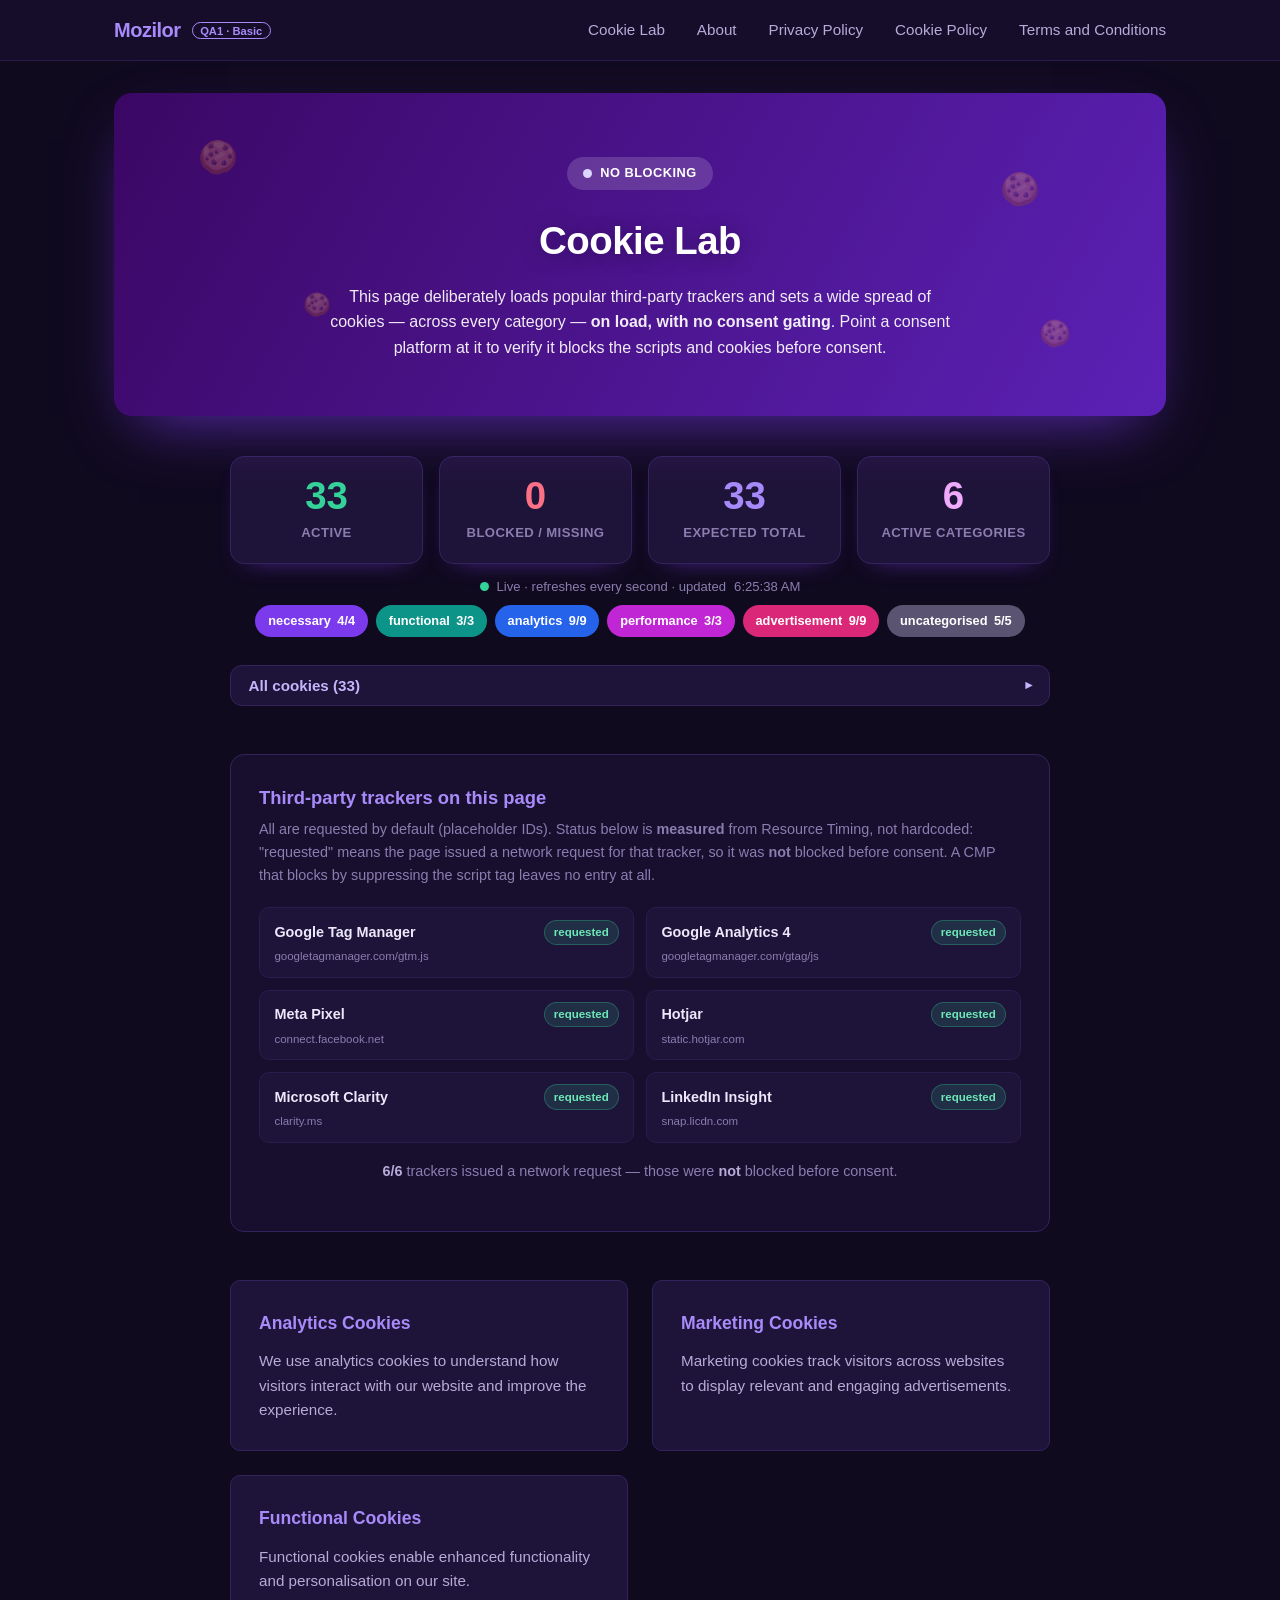
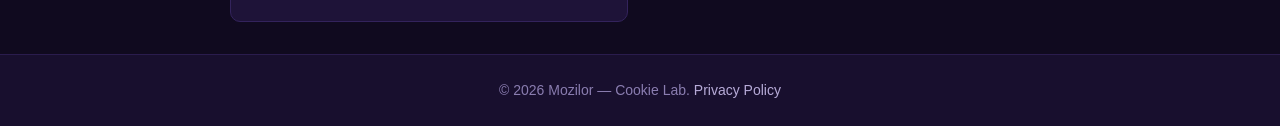
==== commit 324c9d10: "Add a blank Terms and Conditions page Link it from every nav and load the QA1 Basic banner on it.  C" ====
--- a/index.html
+++ b/index.html
@@ -460,6 +460,7 @@
         <li><a href="about.html">About</a></li>
         <li><a href="privacy-policy.html">Privacy Policy</a></li>
         <li><a href="cookie-policy.html">Cookie Policy</a></li>
+        <li><a href="terms-and-conditions.html">Terms and Conditions</a></li>
       </ul>
     </nav>
   </header>
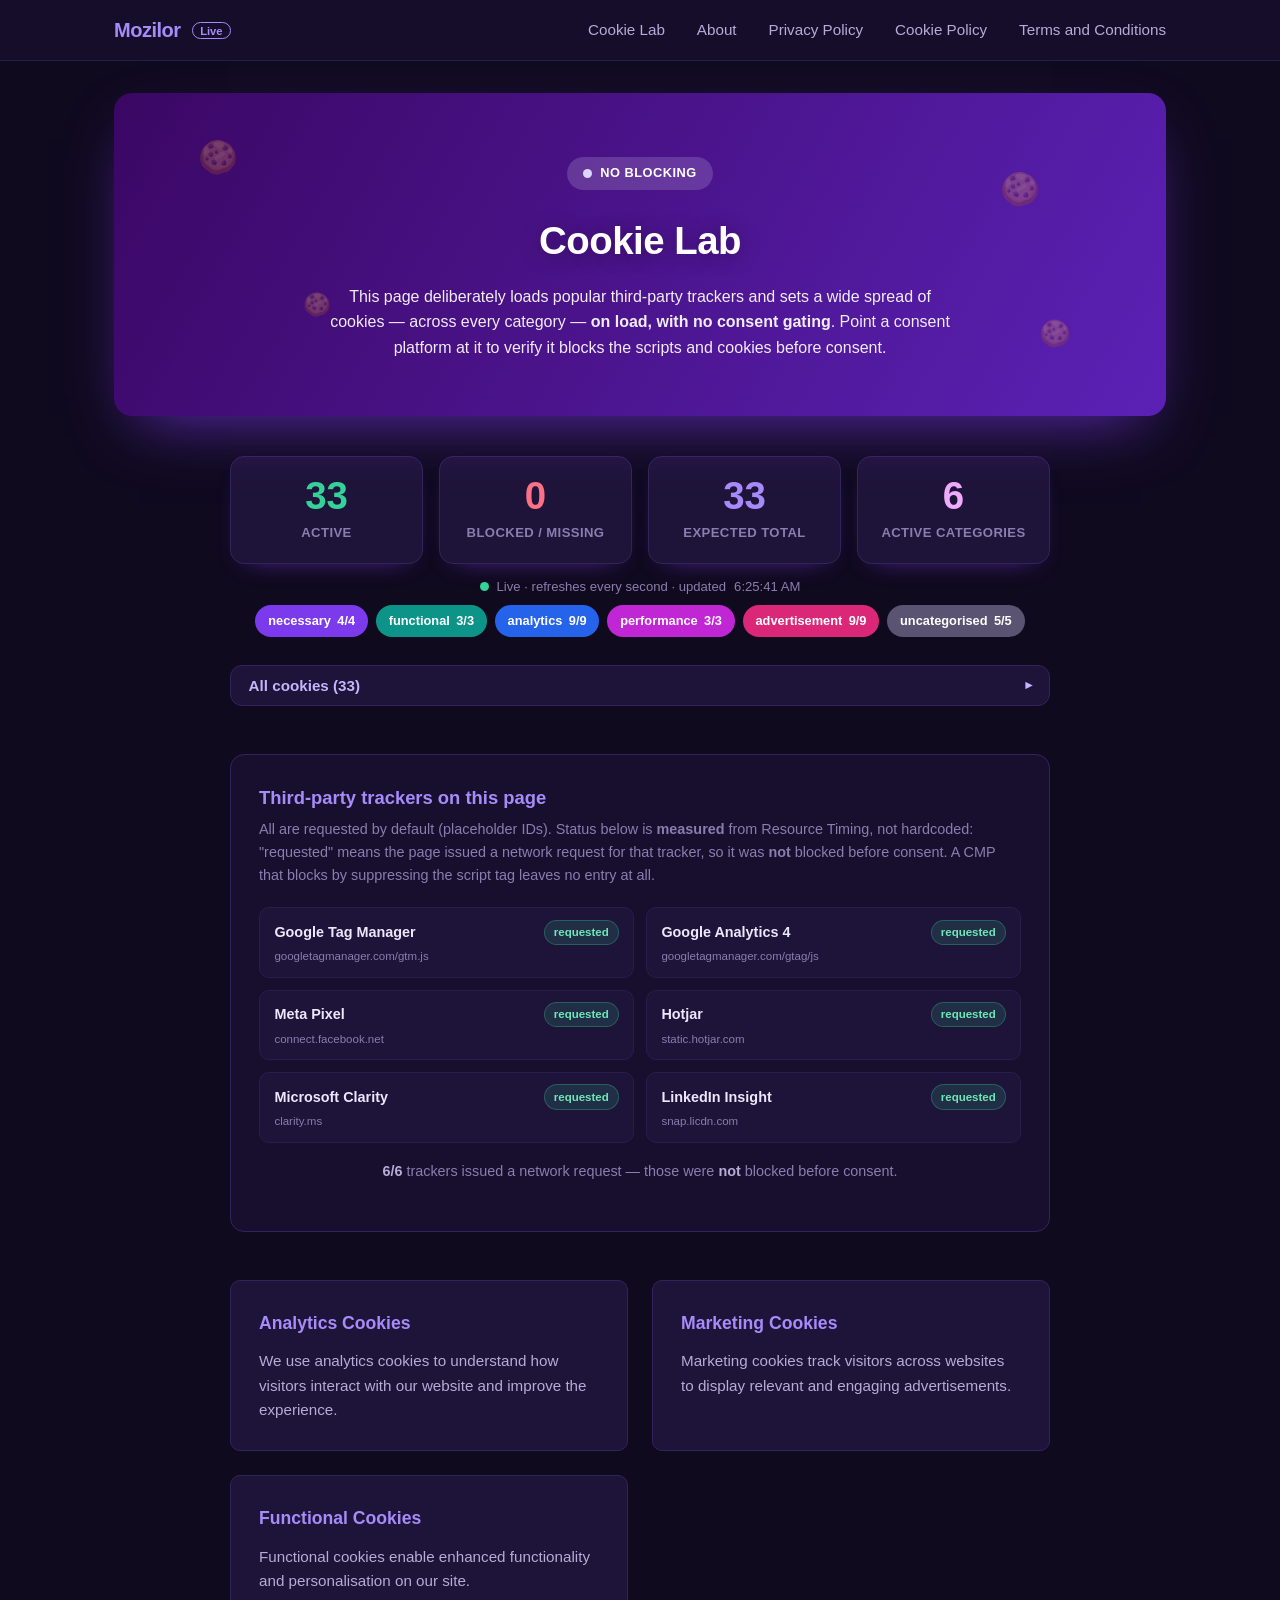
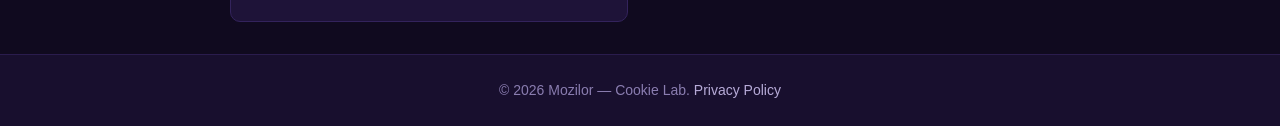
==== commit 86fc2b67: "Switch the pages to Live and load the Live banner on the home page Co-Authored-By: Claude Opus 5.5 <" ====
--- a/index.html
+++ b/index.html
@@ -1,14 +1,13 @@
 <!DOCTYPE html>
 <html lang="en">
 <head>
-  <!-- Start cookieyes banner -->
-  <script id="cookieyes" type="text/javascript" src="https://cdn-mojoview.uk/client_data/3ff46f3c60ae20a91dd55a0cce554982/script.js"></script>
-  <!-- End cookieyes banner -->
   <meta charset="UTF-8" />
   <meta name="viewport" content="width=device-width, initial-scale=1.0" />
-  <title>Cookie Lab — Mozilor QA1 Basic</title>
+  <title>Cookie Lab — Mozilor Live</title>
   <link rel="stylesheet" href="css/style.css" />
-
+<!-- Start cookieyes banner -->
+<script id="cookieyes" type="text/javascript" src="https://cdn-cookieyes.com/client_data/2a580c28b7926400613c8dfd31c73acf/script.js"></script>
+<!-- End cookieyes banner -->
   <!-- ============================================================
        COOKIE LAB — deliberately cookie- & script-heavy test page.
        Everything here runs BY DEFAULT with NO consent gating, so a
@@ -454,7 +453,7 @@
 <body>
   <header>
     <nav>
-      <span class="logo">Mozilor <span class="env-tag">QA1 · Basic</span></span>
+      <span class="logo">Mozilor <span class="env-tag">Live</span></span>
       <ul>
         <li><a href="index.html">Cookie Lab</a></li>
         <li><a href="about.html">About</a></li>
